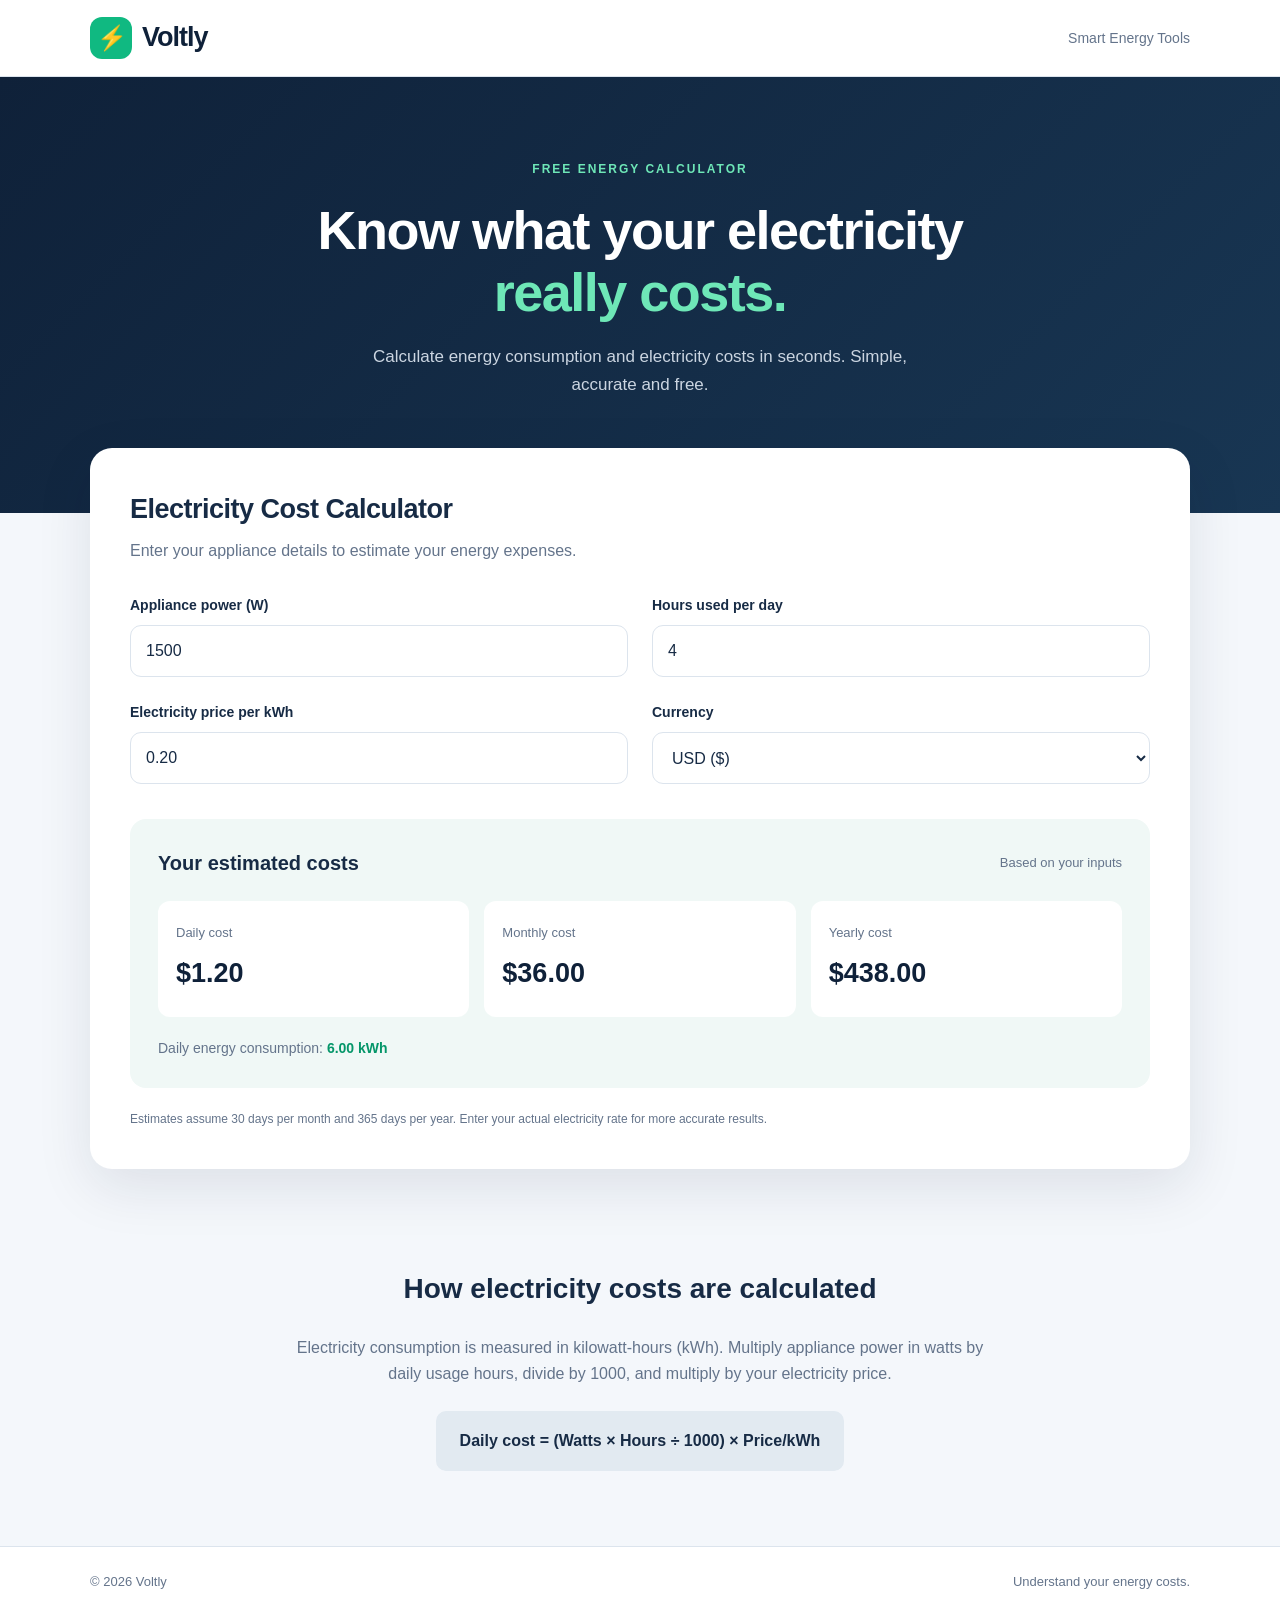
==== VOLTLY/INDEX.HTML @ 119a81d6 "Add files via upload" ====
<!DOCTYPE html>
<html lang="en">
<head>
    <meta charset="UTF-8">
    <meta name="viewport"
          content="width=device-width, initial-scale=1.0">

    <meta name="description"
          content="Calculate electricity consumption and costs with Voltly. Estimate daily, monthly and yearly energy expenses for free.">

    <title>Voltly | Electricity Cost Calculator</title>

    <link rel="stylesheet" href="style.css">
    <script src="script.js" defer></script>
</head>
<body>

<header class="site-header">
    <div class="container header-inner">
        <a class="brand" href="#" aria-label="Voltly home">
            <span class="brand-icon">⚡</span>
            <span>Voltly</span>
        </a>
        <span class="header-label">Smart Energy Tools</span>
    </div>
</header>

<main>
    <section class="hero">
        <div class="container">
            <span class="eyebrow">FREE ENERGY CALCULATOR</span>

            <h1>Know what your electricity
                <span>really costs.</span>
            </h1>

            <p>
                Calculate energy consumption and electricity
                costs in seconds. Simple, accurate and free.
            </p>
        </div>
    </section>

    <section class="calculator-section">
        <div class="container">
            <div class="calculator-card">

                <div class="card-heading">
                    <h2>Electricity Cost Calculator</h2>
                    <p>
                        Enter your appliance details to estimate
                        your energy expenses.
                    </p>
                </div>

                <div class="input-grid">

                    <div class="input-group">
                        <label for="power">
                            Appliance power (W)
                        </label>
                        <input type="number"
                               id="power"
                               value="1500"
                               min="0"
                               step="any">
                    </div>

                    <div class="input-group">
                        <label for="hours">
                            Hours used per day
                        </label>
                        <input type="number"
                               id="hours"
                               value="4"
                               min="0"
                               max="24"
                               step="any">
                    </div>

                    <div class="input-group">
                        <label for="price">
                            Electricity price per kWh
                        </label>
                        <input type="number"
                               id="price"
                               value="0.20"
                               min="0"
                               step="any">
                    </div>

                    <div class="input-group">
                        <label for="currency">
                            Currency
                        </label>
                        <select id="currency">
                            <option value="USD">USD ($)</option>
                            <option value="EUR">EUR (€)</option>
                            <option value="GBP">GBP (£)</option>
                            <option value="CZK">CZK (Kč)</option>
                        </select>
                    </div>

                </div>

                <p class="error-message"
                   id="error"
                   role="alert"
                   hidden></p>

                <div class="results">
                    <div class="results-heading">
                        <h3>Your estimated costs</h3>
                        <span>Based on your inputs</span>
                    </div>

                    <div class="results-grid">
                        <div class="result-box">
                            <span>Daily cost</span>
                            <strong id="dailyCost">$1.20</strong>
                        </div>

                        <div class="result-box">
                            <span>Monthly cost</span>
                            <strong id="monthlyCost">$36.00</strong>
                        </div>

                        <div class="result-box">
                            <span>Yearly cost</span>
                            <strong id="yearlyCost">$438.00</strong>
                        </div>
                    </div>

                    <p class="consumption">
                        Daily energy consumption:
                        <strong id="dailyKwh">6.00 kWh</strong>
                    </p>
                </div>

                <p class="disclaimer">
                    Estimates assume 30 days per month and
                    365 days per year. Enter your actual
                    electricity rate for more accurate results.
                </p>

            </div>
        </div>
    </section>

    <section class="info-section">
        <div class="container">
            <h2>How electricity costs are calculated</h2>
            <p>
                Electricity consumption is measured in
                kilowatt-hours (kWh). Multiply appliance power
                in watts by daily usage hours, divide by 1000,
                and multiply by your electricity price.
            </p>

            <div class="formula">
                Daily cost = (Watts × Hours ÷ 1000) × Price/kWh
            </div>
        </div>
    </section>
</main>

<footer class="site-footer">
    <div class="container footer-inner">
        <span>© <span id="year"></span> Voltly</span>
        <span>Understand your energy costs.</span>
    </div>
</footer>

</body>
</html>
---- VOLTLY/style.css ----
:root {
    --navy: #0f2139;
    --navy-light: #183653;
    --green: #10b981;
    --green-dark: #059669;
    --background: #f4f7fb;
    --text: #172b45;
    --muted: #64748b;
    --border: #dce4ed;
    --white: #ffffff;
}

* {
    box-sizing: border-box;
}

body {
    margin: 0;
    font-family: Arial, Helvetica, sans-serif;
    background: var(--background);
    color: var(--text);
    line-height: 1.6;
}

.container {
    width: min(1100px, 92%);
    margin: 0 auto;
}

.site-header {
    background: var(--white);
    border-bottom: 1px solid var(--border);
}

.header-inner {
    min-height: 76px;
    display: flex;
    align-items: center;
    justify-content: space-between;
}

.brand {
    display: flex;
    align-items: center;
    gap: 10px;
    color: var(--navy);
    text-decoration: none;
    font-size: 27px;
    font-weight: 800;
    letter-spacing: -1px;
}

.brand-icon {
    background: var(--green);
    color: white;
    width: 42px;
    height: 42px;
    display: grid;
    place-items: center;
    border-radius: 12px;
    font-size: 24px;
}

.header-label {
    color: var(--muted);
    font-size: 14px;
}

.hero {
    background: linear-gradient(
        135deg,
        var(--navy),
        var(--navy-light)
    );
    padding: 78px 0 115px;
    color: white;
    text-align: center;
}

.eyebrow {
    display: inline-block;
    color: #6ee7b7;
    font-size: 12px;
    font-weight: 700;
    letter-spacing: 2px;
    margin-bottom: 20px;
}

.hero h1 {
    font-size: clamp(32px, 5vw, 54px);
    line-height: 1.15;
    letter-spacing: -1.5px;
    max-width: 750px;
    margin: 0 auto 20px;
}

.hero h1 span {
    color: #6ee7b7;
}

.hero p {
    color: #cbd5e1;
    max-width: 600px;
    margin: auto;
    font-size: 17px;
}

.calculator-section {
    margin-top: -65px;
    position: relative;
}

.calculator-card {
    background: white;
    border-radius: 22px;
    padding: 40px;
    box-shadow: 0 18px 55px rgba(15, 33, 57, 0.10);
}

.card-heading h2 {
    margin: 0;
    font-size: 27px;
    letter-spacing: -0.5px;
}

.card-heading p {
    margin-top: 7px;
    color: var(--muted);
}

.input-grid {
    display: grid;
    grid-template-columns: repeat(2, minmax(0, 1fr));
    gap: 24px;
    margin-top: 30px;
}

.input-group label {
    display: block;
    font-weight: 600;
    font-size: 14px;
    margin-bottom: 9px;
}

.input-group input,
.input-group select {
    width: 100%;
    height: 52px;
    border: 1px solid var(--border);
    border-radius: 11px;
    padding: 0 15px;
    font-size: 16px;
    background: white;
    color: var(--text);
    transition: border-color 0.2s;
}

.input-group input:focus,
.input-group select:focus {
    outline: 3px solid rgba(16, 185, 129, 0.15);
    border-color: var(--green);
}

.error-message {
    color: #b91c1c;
    background: #fef2f2;
    padding: 12px;
    border-radius: 9px;
    margin-top: 20px;
}

.error-message[hidden] {
    display: none;
}

.results {
    margin-top: 35px;
    padding: 28px;
    border-radius: 16px;
    background: #f0f8f6;
}

.results-heading {
    display: flex;
    justify-content: space-between;
    align-items: center;
    gap: 10px;
    margin-bottom: 22px;
}

.results-heading h3 {
    margin: 0;
    font-size: 20px;
}

.results-heading span {
    color: var(--muted);
    font-size: 13px;
}

.results-grid {
    display: grid;
    grid-template-columns: repeat(3, minmax(0, 1fr));
    gap: 15px;
}

.result-box {
    background: white;
    padding: 22px 18px;
    border-radius: 12px;
    min-width: 0;
}

.result-box span {
    display: block;
    color: var(--muted);
    font-size: 13px;
    margin-bottom: 8px;
}

.result-box strong {
    display: block;
    font-size: clamp(18px, 2.5vw, 27px);
    color: var(--navy);
    overflow-wrap: anywhere;
}

.consumption {
    margin: 20px 0 0;
    font-size: 14px;
    color: var(--muted);
}

.consumption strong {
    color: var(--green-dark);
}

.disclaimer {
    color: var(--muted);
    font-size: 12px;
    margin: 22px 0 0;
}

.info-section {
    padding: 75px 0;
    text-align: center;
}

.info-section h2 {
    font-size: 28px;
}

.info-section p {
    color: var(--muted);
    max-width: 720px;
    margin: 0 auto 25px;
}

.formula {
    display: inline-block;
    max-width: 100%;
    overflow-wrap: anywhere;
    background: #e2eaf1;
    border-radius: 10px;
    padding: 17px 24px;
    font-weight: 600;
}

.site-footer {
    border-top: 1px solid var(--border);
    background: white;
    padding: 25px 0;
}

.footer-inner {
    display: flex;
    justify-content: space-between;
    gap: 15px;
    color: var(--muted);
    font-size: 13px;
}

@media (max-width: 650px) {
    .header-label {
        display: none;
    }

    .hero {
        padding: 55px 0 100px;
    }

    .calculator-card {
        padding: 24px 18px;
        border-radius: 17px;
    }

    .input-grid {
        grid-template-columns: 1fr;
        gap: 18px;
    }

    .results {
        padding: 20px 15px;
    }

    .results-grid {
        grid-template-columns: 1fr;
        gap: 10px;
    }

    .result-box {
        padding: 15px;
    }

    .results-heading {
        align-items: flex-start;
        flex-direction: column;
    }

    .footer-inner {
        flex-direction: column;
        text-align: center;
    }
}
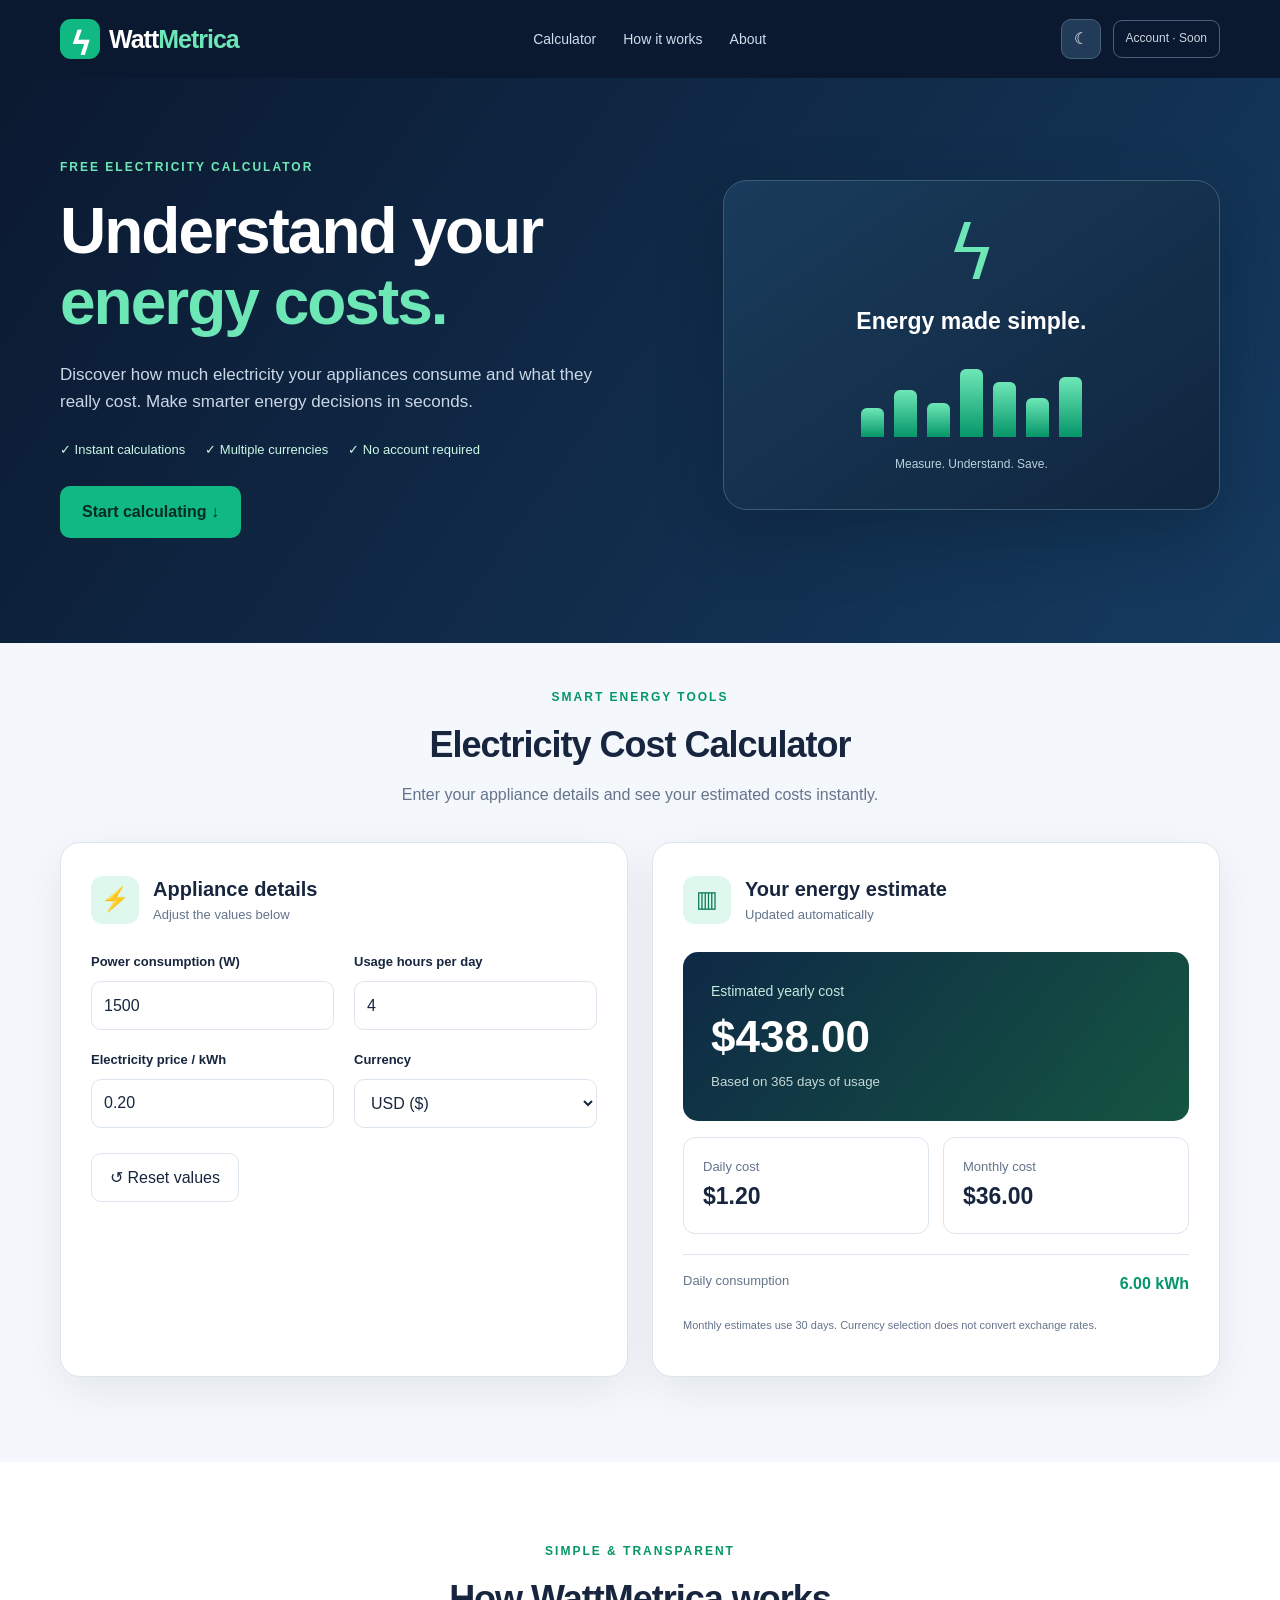
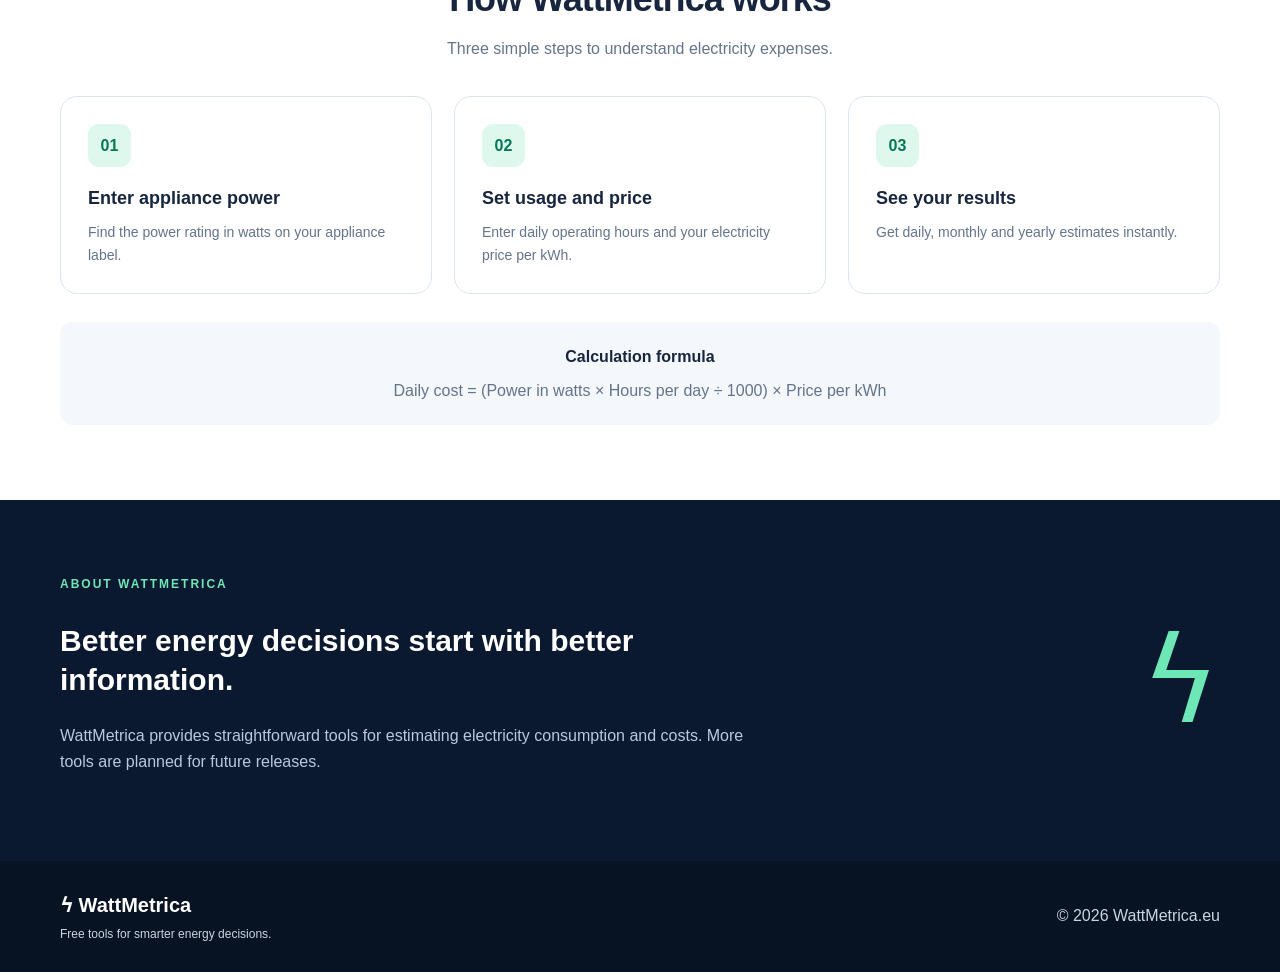
==== commit 58a4f705: "Add files via upload" ====
--- a/VOLTLY/INDEX.HTML
+++ b/VOLTLY/INDEX.HTML
@@ -2,175 +2,193 @@
 <!DOCTYPE html>
 <html lang="en">
 <head>
-    <meta charset="UTF-8">
-    <meta name="viewport"
-          content="width=device-width, initial-scale=1.0">
-
-    <meta name="description"
-          content="Calculate electricity consumption and costs with Voltly. Estimate daily, monthly and yearly energy expenses for free.">
-
-    <title>Voltly | Electricity Cost Calculator</title>
-
-    <link rel="stylesheet" href="style.css">
-    <script src="script.js" defer></script>
+  <meta charset="UTF-8">
+  <meta name="viewport" content="width=device-width, initial-scale=1">
+  <meta name="description" content="WattMetrica is a free electricity cost calculator. Estimate daily, monthly and yearly energy consumption and costs.">
+  <meta name="theme-color" content="#0b1930">
+  <title>WattMetrica | Electricity Cost Calculator</title>
+  <link rel="stylesheet" href="style.css">
+  <script src="script.js" defer></script>
 </head>
 <body>
+  <header class="header">
+    <div class="container nav">
+      <a class="brand" href="#home" aria-label="WattMetrica home">
+        <span class="brand-symbol">ϟ</span>
+        <span>Watt<span class="accent">Metrica</span></span>
+      </a>
+      <nav aria-label="Main navigation">
+        <a href="#calculator">Calculator</a>
+        <a href="#how-it-works">How it works</a>
+        <a href="#about">About</a>
+      </nav>
+      <div class="nav-actions">
+        <button id="themeToggle" class="theme-button" type="button" aria-label="Toggle dark mode">☾</button>
+        <span class="coming-soon">Account · Soon</span>
+      </div>
+    </div>
+  </header>
 
-<header class="site-header">
-    <div class="container header-inner">
-        <a class="brand" href="#" aria-label="Voltly home">
-            <span class="brand-icon">⚡</span>
-            <span>Voltly</span>
-        </a>
-        <span class="header-label">Smart Energy Tools</span>
-    </div>
-</header>
-
-<main>
+  <main id="home">
     <section class="hero">
-        <div class="container">
-            <span class="eyebrow">FREE ENERGY CALCULATOR</span>
-
-            <h1>Know what your electricity
-                <span>really costs.</span>
-            </h1>
-
-            <p>
-                Calculate energy consumption and electricity
-                costs in seconds. Simple, accurate and free.
-            </p>
+      <div class="container hero-grid">
+        <div class="hero-content">
+          <span class="eyebrow">FREE ELECTRICITY CALCULATOR</span>
+          <h1>Understand your <span>energy costs.</span></h1>
+          <p>Discover how much electricity your appliances consume and what they really cost. Make smarter energy decisions in seconds.</p>
+          <div class="hero-benefits">
+            <span>✓ Instant calculations</span>
+            <span>✓ Multiple currencies</span>
+            <span>✓ No account required</span>
+          </div>
+          <a class="hero-link" href="#calculator">Start calculating ↓</a>
         </div>
+        <div class="hero-visual" aria-hidden="true">
+          <div class="visual-icon">ϟ</div>
+          <div class="visual-title">Energy made simple.</div>
+          <div class="visual-bars">
+            <span></span><span></span><span></span>
+            <span></span><span></span><span></span>
+            <span></span>
+          </div>
+          <div class="visual-caption">Measure. Understand. Save.</div>
+        </div>
+      </div>
     </section>
 
-    <section class="calculator-section">
-        <div class="container">
-            <div class="calculator-card">
+    <section class="calculator-section" id="calculator">
+      <div class="container">
+        <div class="section-heading">
+          <span class="eyebrow green">SMART ENERGY TOOLS</span>
+          <h2>Electricity Cost Calculator</h2>
+          <p>Enter your appliance details and see your estimated costs instantly.</p>
+        </div>
 
-                <div class="card-heading">
-                    <h2>Electricity Cost Calculator</h2>
-                    <p>
-                        Enter your appliance details to estimate
-                        your energy expenses.
-                    </p>
-                </div>
+        <div class="calculator-layout">
+          <div class="panel">
+            <div class="panel-title">
+              <span class="panel-icon">⚡</span>
+              <div>
+                <h3>Appliance details</h3>
+                <p>Adjust the values below</p>
+              </div>
+            </div>
 
-                <div class="input-grid">
+            <div class="fields">
+              <div class="field">
+                <label for="power">Power consumption (W)</label>
+                <input id="power" type="number" value="1500" min="0" step="any">
+              </div>
+              <div class="field">
+                <label for="hours">Usage hours per day</label>
+                <input id="hours" type="number" value="4" min="0" max="24" step="any">
+              </div>
+              <div class="field">
+                <label for="price">Electricity price / kWh</label>
+                <input id="price" type="number" value="0.20" min="0" step="any">
+              </div>
+              <div class="field">
+                <label for="currency">Currency</label>
+                <select id="currency">
+                  <option value="USD">USD ($)</option>
+                  <option value="EUR">EUR (€)</option>
+                  <option value="GBP">GBP (£)</option>
+                  <option value="CZK">CZK (Kč)</option>
+                </select>
+              </div>
+            </div>
 
-                    <div class="input-group">
-                        <label for="power">
-                            Appliance power (W)
-                        </label>
-                        <input type="number"
-                               id="power"
-                               value="1500"
-                               min="0"
-                               step="any">
-                    </div>
+            <p id="error" class="error" role="alert" hidden></p>
+            <button id="resetButton" class="reset-button" type="button">↺ Reset values</button>
+          </div>
 
-                    <div class="input-group">
-                        <label for="hours">
-                            Hours used per day
-                        </label>
-                        <input type="number"
-                               id="hours"
-                               value="4"
-                               min="0"
-                               max="24"
-                               step="any">
-                    </div>
+          <div class="panel results-panel">
+            <div class="panel-title">
+              <span class="panel-icon">▥</span>
+              <div>
+                <h3>Your energy estimate</h3>
+                <p>Updated automatically</p>
+              </div>
+            </div>
 
-                    <div class="input-group">
-                        <label for="price">
-                            Electricity price per kWh
-                        </label>
-                        <input type="number"
-                               id="price"
-                               value="0.20"
-                               min="0"
-                               step="any">
-                    </div>
+            <div class="primary-result">
+              <span>Estimated yearly cost</span>
+              <strong id="yearlyCost">$438.00</strong>
+              <small>Based on 365 days of usage</small>
+            </div>
 
-                    <div class="input-group">
-                        <label for="currency">
-                            Currency
-                        </label>
-                        <select id="currency">
-                            <option value="USD">USD ($)</option>
-                            <option value="EUR">EUR (€)</option>
-                            <option value="GBP">GBP (£)</option>
-                            <option value="CZK">CZK (Kč)</option>
-                        </select>
-                    </div>
+            <div class="result-row">
+              <div>
+                <span>Daily cost</span>
+                <strong id="dailyCost">$1.20</strong>
+              </div>
+              <div>
+                <span>Monthly cost</span>
+                <strong id="monthlyCost">$36.00</strong>
+              </div>
+            </div>
 
-                </div>
-
-                <p class="error-message"
-                   id="error"
-                   role="alert"
-                   hidden></p>
-
-                <div class="results">
-                    <div class="results-heading">
-                        <h3>Your estimated costs</h3>
-                        <span>Based on your inputs</span>
-                    </div>
-
-                    <div class="results-grid">
-                        <div class="result-box">
-                            <span>Daily cost</span>
-                            <strong id="dailyCost">$1.20</strong>
-                        </div>
-
-                        <div class="result-box">
-                            <span>Monthly cost</span>
-                            <strong id="monthlyCost">$36.00</strong>
-                        </div>
-
-                        <div class="result-box">
-                            <span>Yearly cost</span>
-                            <strong id="yearlyCost">$438.00</strong>
-                        </div>
-                    </div>
-
-                    <p class="consumption">
-                        Daily energy consumption:
-                        <strong id="dailyKwh">6.00 kWh</strong>
-                    </p>
-                </div>
-
-                <p class="disclaimer">
-                    Estimates assume 30 days per month and
-                    365 days per year. Enter your actual
-                    electricity rate for more accurate results.
-                </p>
-
+            <div class="consumption-row">
+              <span>Daily consumption</span>
+              <strong id="dailyKwh">6.00 kWh</strong>
             </div>
+            <p class="fine-print">Monthly estimates use 30 days. Currency selection does not convert exchange rates.</p>
+          </div>
         </div>
+      </div>
     </section>
 
-    <section class="info-section">
-        <div class="container">
-            <h2>How electricity costs are calculated</h2>
-            <p>
-                Electricity consumption is measured in
-                kilowatt-hours (kWh). Multiply appliance power
-                in watts by daily usage hours, divide by 1000,
-                and multiply by your electricity price.
-            </p>
+    <section class="features" id="how-it-works">
+      <div class="container">
+        <div class="section-heading">
+          <span class="eyebrow green">SIMPLE & TRANSPARENT</span>
+          <h2>How WattMetrica works</h2>
+          <p>Three simple steps to understand electricity expenses.</p>
+        </div>
+        <div class="feature-grid">
+          <article class="feature">
+            <span class="feature-icon">01</span>
+            <h3>Enter appliance power</h3>
+            <p>Find the power rating in watts on your appliance label.</p>
+          </article>
+          <article class="feature">
+            <span class="feature-icon">02</span>
+            <h3>Set usage and price</h3>
+            <p>Enter daily operating hours and your electricity price per kWh.</p>
+          </article>
+          <article class="feature">
+            <span class="feature-icon">03</span>
+            <h3>See your results</h3>
+            <p>Get daily, monthly and yearly estimates instantly.</p>
+          </article>
+        </div>
+        <div class="formula">
+          <strong>Calculation formula</strong>
+          <p>Daily cost = (Power in watts × Hours per day ÷ 1000) × Price per kWh</p>
+        </div>
+      </div>
+    </section>
 
-            <div class="formula">
-                Daily cost = (Watts × Hours ÷ 1000) × Price/kWh
-            </div>
+    <section class="about" id="about">
+      <div class="container about-inner">
+        <div>
+          <span class="eyebrow">ABOUT WATTMETRICA</span>
+          <h2>Better energy decisions start with better information.</h2>
+          <p>WattMetrica provides straightforward tools for estimating electricity consumption and costs. More tools are planned for future releases.</p>
         </div>
+        <div class="about-mark">ϟ</div>
+      </div>
     </section>
-</main>
+  </main>
 
-<footer class="site-footer">
+  <footer class="footer">
     <div class="container footer-inner">
-        <span>© <span id="year"></span> Voltly</span>
-        <span>Understand your energy costs.</span>
+      <div>
+        <strong>ϟ WattMetrica</strong>
+        <p>Free tools for smarter energy decisions.</p>
+      </div>
+      <span>© <span id="year"></span> WattMetrica.eu</span>
     </div>
-</footer>
-
+  </footer>
 </body>
 </html>
--- a/VOLTLY/style.css
+++ b/VOLTLY/style.css
@@ -1,325 +1,340 @@
 
 :root {
-    --navy: #0f2139;
-    --navy-light: #183653;
-    --green: #10b981;
-    --green-dark: #059669;
-    --background: #f4f7fb;
-    --text: #172b45;
-    --muted: #64748b;
-    --border: #dce4ed;
-    --white: #ffffff;
-}
-
-* {
-    box-sizing: border-box;
-}
-
+  --navy: #0b1930;
+  --navy-2: #122b4b;
+  --green: #10b981;
+  --green-light: #dff8ee;
+  --bg: #f4f7fb;
+  --surface: #ffffff;
+  --text: #17263e;
+  --muted: #64748b;
+  --border: #dce5ee;
+  --shadow: 0 14px 45px rgba(13, 35, 60, .07);
+}
+
+* { box-sizing: border-box; }
+html { scroll-behavior: smooth; }
 body {
-    margin: 0;
-    font-family: Arial, Helvetica, sans-serif;
-    background: var(--background);
-    color: var(--text);
-    line-height: 1.6;
-}
-
-.container {
-    width: min(1100px, 92%);
-    margin: 0 auto;
-}
-
-.site-header {
-    background: var(--white);
-    border-bottom: 1px solid var(--border);
-}
-
-.header-inner {
-    min-height: 76px;
-    display: flex;
-    align-items: center;
-    justify-content: space-between;
-}
-
+  margin: 0;
+  background: var(--bg);
+  color: var(--text);
+  font-family: Inter, "Segoe UI", Arial, sans-serif;
+  line-height: 1.6;
+}
+button, input, select { font: inherit; }
+button { cursor: pointer; }
+a { color: inherit; }
+.container { width: min(1160px, 92%); margin: auto; }
+[hidden] { display: none !important; }
+
+.header {
+  background: var(--navy);
+  color: white;
+  position: relative;
+  z-index: 5;
+}
+.nav {
+  min-height: 78px;
+  display: flex;
+  align-items: center;
+  justify-content: space-between;
+  gap: 20px;
+}
 .brand {
-    display: flex;
-    align-items: center;
-    gap: 10px;
-    color: var(--navy);
-    text-decoration: none;
-    font-size: 27px;
-    font-weight: 800;
-    letter-spacing: -1px;
-}
-
-.brand-icon {
-    background: var(--green);
-    color: white;
-    width: 42px;
-    height: 42px;
-    display: grid;
-    place-items: center;
-    border-radius: 12px;
-    font-size: 24px;
-}
-
-.header-label {
-    color: var(--muted);
-    font-size: 14px;
+  display: flex;
+  align-items: center;
+  gap: 9px;
+  text-decoration: none;
+  font-size: 25px;
+  font-weight: 800;
+  letter-spacing: -1px;
+}
+.brand-symbol {
+  display: grid;
+  place-items: center;
+  width: 40px;
+  height: 40px;
+  background: var(--green);
+  border-radius: 11px;
+  font-size: 32px;
+  color: white;
+}
+.accent { color: #6ee7b7; }
+nav { display: flex; gap: 27px; }
+nav a {
+  text-decoration: none;
+  color: #d1dbea;
+  font-size: 14px;
+}
+nav a:hover { color: #6ee7b7; }
+.nav-actions { display: flex; align-items: center; gap: 12px; }
+.theme-button {
+  background: #213b59;
+  color: white;
+  border: 1px solid #47617c;
+  border-radius: 10px;
+  width: 40px;
+  height: 40px;
+}
+.coming-soon {
+  font-size: 12px;
+  color: #cbd5e1;
+  border: 1px solid #496078;
+  padding: 8px 12px;
+  border-radius: 9px;
 }
 
 .hero {
-    background: linear-gradient(
-        135deg,
-        var(--navy),
-        var(--navy-light)
-    );
-    padding: 78px 0 115px;
-    color: white;
-    text-align: center;
-}
-
+  background: linear-gradient(125deg, #0b1930, #153b60);
+  color: white;
+  padding: 75px 0 105px;
+}
+.hero-grid {
+  display: grid;
+  grid-template-columns: 1.1fr .9fr;
+  gap: 55px;
+  align-items: center;
+}
 .eyebrow {
-    display: inline-block;
-    color: #6ee7b7;
-    font-size: 12px;
-    font-weight: 700;
-    letter-spacing: 2px;
-    margin-bottom: 20px;
-}
-
+  font-size: 12px;
+  font-weight: 800;
+  letter-spacing: 2px;
+  color: #6ee7b7;
+}
+.eyebrow.green { color: #059669; }
 .hero h1 {
-    font-size: clamp(32px, 5vw, 54px);
-    line-height: 1.15;
-    letter-spacing: -1.5px;
-    max-width: 750px;
-    margin: 0 auto 20px;
-}
-
-.hero h1 span {
-    color: #6ee7b7;
-}
-
+  font-size: clamp(38px, 5vw, 65px);
+  line-height: 1.12;
+  letter-spacing: -2px;
+  margin: 17px 0 22px;
+}
+.hero h1 span { color: #6ee7b7; }
 .hero p {
-    color: #cbd5e1;
-    max-width: 600px;
-    margin: auto;
-    font-size: 17px;
-}
+  color: #cad7e7;
+  font-size: 17px;
+  max-width: 540px;
+}
+.hero-benefits {
+  display: flex;
+  flex-wrap: wrap;
+  gap: 12px 20px;
+  color: #c9f8e7;
+  font-size: 13px;
+  margin: 25px 0;
+}
+.hero-link {
+  display: inline-block;
+  text-decoration: none;
+  background: var(--green);
+  color: #062c22;
+  font-weight: 750;
+  padding: 13px 22px;
+  border-radius: 10px;
+}
+.hero-visual {
+  min-height: 315px;
+  border: 1px solid #3a5c77;
+  border-radius: 24px;
+  background: linear-gradient(145deg, #193c5c, #10253e);
+  padding: 35px;
+  display: flex;
+  flex-direction: column;
+  justify-content: center;
+  align-items: center;
+  box-shadow: 0 25px 65px #06152750;
+}
+.visual-icon { font-size: 75px; color: #6ee7b7; line-height: 1; }
+.visual-title { font-size: 23px; font-weight: 800; margin: 12px 0 25px; }
+.visual-bars { height: 72px; display: flex; align-items: end; gap: 10px; }
+.visual-bars span {
+  width: 23px;
+  background: linear-gradient(#6ee7b7, #059669);
+  border-radius: 6px 6px 0 0;
+}
+.visual-bars span:nth-child(1) { height: 40%; }
+.visual-bars span:nth-child(2) { height: 65%; }
+.visual-bars span:nth-child(3) { height: 48%; }
+.visual-bars span:nth-child(4) { height: 95%; }
+.visual-bars span:nth-child(5) { height: 76%; }
+.visual-bars span:nth-child(6) { height: 54%; }
+.visual-bars span:nth-child(7) { height: 83%; }
+.visual-caption { font-size: 12px; color: #b9d0df; margin-top: 18px; }
 
 .calculator-section {
-    margin-top: -65px;
-    position: relative;
-}
-
-.calculator-card {
-    background: white;
-    border-radius: 22px;
-    padding: 40px;
-    box-shadow: 0 18px 55px rgba(15, 33, 57, 0.10);
-}
-
-.card-heading h2 {
-    margin: 0;
-    font-size: 27px;
-    letter-spacing: -0.5px;
-}
-
-.card-heading p {
-    margin-top: 7px;
-    color: var(--muted);
-}
-
-.input-grid {
-    display: grid;
-    grid-template-columns: repeat(2, minmax(0, 1fr));
-    gap: 24px;
-    margin-top: 30px;
-}
-
-.input-group label {
-    display: block;
-    font-weight: 600;
-    font-size: 14px;
-    margin-bottom: 9px;
-}
-
-.input-group input,
-.input-group select {
-    width: 100%;
-    height: 52px;
-    border: 1px solid var(--border);
-    border-radius: 11px;
-    padding: 0 15px;
-    font-size: 16px;
-    background: white;
-    color: var(--text);
-    transition: border-color 0.2s;
-}
-
-.input-group input:focus,
-.input-group select:focus {
-    outline: 3px solid rgba(16, 185, 129, 0.15);
-    border-color: var(--green);
-}
-
-.error-message {
-    color: #b91c1c;
-    background: #fef2f2;
-    padding: 12px;
-    border-radius: 9px;
-    margin-top: 20px;
-}
-
-.error-message[hidden] {
-    display: none;
-}
-
-.results {
-    margin-top: 35px;
-    padding: 28px;
-    border-radius: 16px;
-    background: #f0f8f6;
-}
-
-.results-heading {
-    display: flex;
-    justify-content: space-between;
-    align-items: center;
-    gap: 10px;
-    margin-bottom: 22px;
-}
-
-.results-heading h3 {
-    margin: 0;
-    font-size: 20px;
-}
-
-.results-heading span {
-    color: var(--muted);
-    font-size: 13px;
-}
-
-.results-grid {
-    display: grid;
-    grid-template-columns: repeat(3, minmax(0, 1fr));
-    gap: 15px;
-}
-
-.result-box {
-    background: white;
-    padding: 22px 18px;
-    border-radius: 12px;
-    min-width: 0;
-}
-
-.result-box span {
-    display: block;
-    color: var(--muted);
-    font-size: 13px;
-    margin-bottom: 8px;
-}
-
-.result-box strong {
-    display: block;
-    font-size: clamp(18px, 2.5vw, 27px);
-    color: var(--navy);
-    overflow-wrap: anywhere;
-}
-
-.consumption {
-    margin: 20px 0 0;
-    font-size: 14px;
-    color: var(--muted);
-}
-
-.consumption strong {
-    color: var(--green-dark);
-}
-
-.disclaimer {
-    color: var(--muted);
-    font-size: 12px;
-    margin: 22px 0 0;
-}
-
-.info-section {
-    padding: 75px 0;
-    text-align: center;
-}
-
-.info-section h2 {
-    font-size: 28px;
-}
-
-.info-section p {
-    color: var(--muted);
-    max-width: 720px;
-    margin: 0 auto 25px;
-}
-
+  padding: 0 0 85px;
+  margin-top: -45px;
+  position: relative;
+}
+.section-heading { text-align: center; margin-bottom: 35px; }
+.calculator-section .section-heading { padding-top: 85px; }
+.section-heading h2 {
+  font-size: clamp(27px, 4vw, 36px);
+  letter-spacing: -1px;
+  margin: 8px 0;
+}
+.section-heading p { color: var(--muted); margin: 0; }
+.calculator-layout {
+  display: grid;
+  grid-template-columns: 1fr 1fr;
+  gap: 24px;
+}
+.panel {
+  background: var(--surface);
+  border: 1px solid var(--border);
+  border-radius: 20px;
+  padding: 30px;
+  box-shadow: var(--shadow);
+}
+.panel-title { display: flex; align-items: center; gap: 14px; margin-bottom: 26px; }
+.panel-icon {
+  background: var(--green-light);
+  color: #047857;
+  border-radius: 12px;
+  width: 48px;
+  height: 48px;
+  display: grid;
+  place-items: center;
+  font-size: 23px;
+}
+.panel-title h3 { margin: 0; font-size: 20px; }
+.panel-title p { margin: 0; font-size: 13px; color: var(--muted); }
+.fields { display: grid; grid-template-columns: 1fr 1fr; gap: 20px; }
+.field label { display: block; font-size: 13px; font-weight: 700; margin-bottom: 8px; }
+.field input, .field select {
+  width: 100%;
+  height: 49px;
+  background: var(--surface);
+  border: 1px solid var(--border);
+  border-radius: 10px;
+  padding: 0 12px;
+  color: var(--text);
+  min-width: 0;
+}
+.field input:focus, .field select:focus {
+  outline: 3px solid #10b98133;
+  border-color: var(--green);
+}
+.error {
+  background: #fee2e2;
+  color: #991b1b;
+  padding: 12px;
+  border-radius: 9px;
+  font-size: 13px;
+}
+.reset-button {
+  margin-top: 25px;
+  border: 1px solid var(--border);
+  border-radius: 10px;
+  padding: 11px 18px;
+  background: var(--surface);
+  color: var(--text);
+}
+.reset-button:hover { border-color: var(--green); }
+
+.results-panel { background: var(--surface); }
+.primary-result {
+  background: linear-gradient(130deg, #0e2946, #155541);
+  color: white;
+  padding: 28px;
+  border-radius: 15px;
+  display: flex;
+  flex-direction: column;
+  gap: 8px;
+}
+.primary-result span { font-size: 14px; color: #c3eadc; }
+.primary-result strong {
+  font-size: clamp(30px, 4vw, 44px);
+  line-height: 1.2;
+  overflow-wrap: anywhere;
+}
+.primary-result small { color: #c5d9d5; }
+.result-row { display: grid; grid-template-columns: 1fr 1fr; gap: 14px; margin-top: 16px; }
+.result-row > div {
+  padding: 19px;
+  border: 1px solid var(--border);
+  border-radius: 12px;
+}
+.result-row span, .consumption-row span { display: block; color: var(--muted); font-size: 13px; }
+.result-row strong { display: block; font-size: 23px; overflow-wrap: anywhere; }
+.consumption-row {
+  display: flex;
+  justify-content: space-between;
+  gap: 12px;
+  margin-top: 20px;
+  padding-top: 16px;
+  border-top: 1px solid var(--border);
+}
+.consumption-row strong { color: #059669; }
+.fine-print { font-size: 11px; color: var(--muted); margin-top: 20px; }
+
+.features { padding: 75px 0; background: var(--surface); }
+.feature-grid { display: grid; grid-template-columns: repeat(3, 1fr); gap: 22px; }
+.feature {
+  border: 1px solid var(--border);
+  border-radius: 17px;
+  padding: 27px;
+}
+.feature-icon {
+  display: inline-grid;
+  place-items: center;
+  width: 43px;
+  height: 43px;
+  background: var(--green-light);
+  color: #047857;
+  font-weight: 800;
+  border-radius: 11px;
+}
+.feature h3 { font-size: 18px; margin: 17px 0 8px; }
+.feature p { color: var(--muted); font-size: 14px; margin: 0; }
 .formula {
-    display: inline-block;
-    max-width: 100%;
-    overflow-wrap: anywhere;
-    background: #e2eaf1;
-    border-radius: 10px;
-    padding: 17px 24px;
-    font-weight: 600;
-}
-
-.site-footer {
-    border-top: 1px solid var(--border);
-    background: white;
-    padding: 25px 0;
-}
-
-.footer-inner {
-    display: flex;
-    justify-content: space-between;
-    gap: 15px;
-    color: var(--muted);
-    font-size: 13px;
-}
-
+  margin-top: 28px;
+  background: var(--bg);
+  padding: 22px;
+  border-radius: 13px;
+  text-align: center;
+  overflow-wrap: anywhere;
+}
+.formula p { margin: 8px 0 0; color: var(--muted); }
+
+.about { background: var(--navy); color: white; padding: 70px 0; }
+.about-inner { display: flex; align-items: center; justify-content: space-between; gap: 30px; }
+.about h2 { font-size: 30px; max-width: 660px; line-height: 1.3; }
+.about p { color: #b9c9db; max-width: 700px; }
+.about-mark { font-size: 120px; color: #6ee7b7; }
+.footer { background: #071222; color: #cbd5e1; padding: 28px 0; }
+.footer-inner { display: flex; justify-content: space-between; align-items: center; gap: 20px; }
+.footer strong { color: white; font-size: 20px; }
+.footer p { margin: 4px 0 0; font-size: 12px; }
+
+body.dark {
+  --bg: #0e1929;
+  --surface: #17283c;
+  --text: #edf4fc;
+  --muted: #b0c0d2;
+  --border: #34465b;
+  --green-light: #164b3c;
+  --shadow: none;
+}
+body.dark .features { background: #132238; }
+body.dark .formula { background: #0e1929; }
+body.dark .field input, body.dark .field select { color-scheme: dark; }
+
+@media (max-width: 900px) {
+  .hero-grid, .calculator-layout { grid-template-columns: 1fr; }
+  .hero-visual { display: none; }
+  .hero { padding: 65px 0 95px; }
+  nav { gap: 12px; }
+}
 @media (max-width: 650px) {
-    .header-label {
-        display: none;
-    }
-
-    .hero {
-        padding: 55px 0 100px;
-    }
-
-    .calculator-card {
-        padding: 24px 18px;
-        border-radius: 17px;
-    }
-
-    .input-grid {
-        grid-template-columns: 1fr;
-        gap: 18px;
-    }
-
-    .results {
-        padding: 20px 15px;
-    }
-
-    .results-grid {
-        grid-template-columns: 1fr;
-        gap: 10px;
-    }
-
-    .result-box {
-        padding: 15px;
-    }
-
-    .results-heading {
-        align-items: flex-start;
-        flex-direction: column;
-    }
-
-    .footer-inner {
-        flex-direction: column;
-        text-align: center;
-    }
-}
+  .nav { flex-wrap: wrap; padding: 14px 0; }
+  .brand { font-size: 21px; }
+  nav { order: 3; width: 100%; justify-content: center; flex-wrap: wrap; }
+  .coming-soon { display: none; }
+  .hero h1 { letter-spacing: -1px; }
+  .hero-benefits { flex-direction: column; }
+  .panel { padding: 21px; }
+  .fields, .feature-grid { grid-template-columns: 1fr; }
+  .result-row strong { font-size: 19px; }
+  .about-mark { display: none; }
+  .footer-inner { flex-direction: column; text-align: center; }
+}
